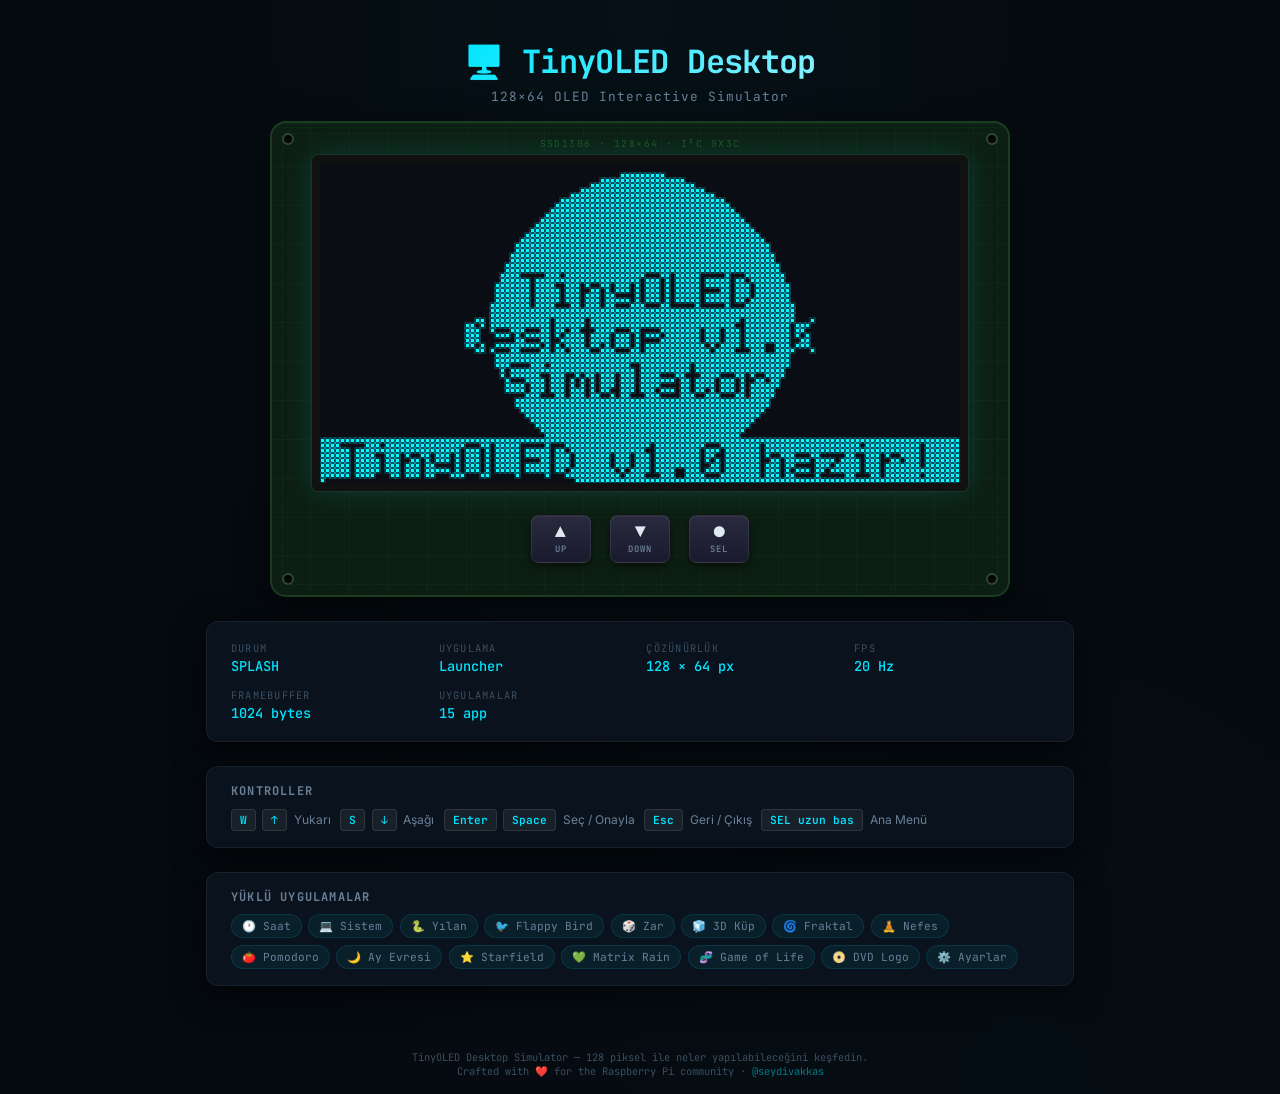
==== web-simulator/index.html @ e8c6dacc "feat: web-simulator — tarayıcıda çalışan 128×64 OLED simülatörü eklendi - Çekirdek motor: Framebuffe" ====
<!DOCTYPE html>
<html lang="tr">
<head>
  <meta charset="UTF-8">
  <meta name="viewport" content="width=device-width, initial-scale=1.0">
  <title>TinyOLED Desktop — Interactive Simulator</title>
  <meta name="description" content="Raspberry Pi + 0.96 inch SSD1306 OLED ekran için TinyOLED Desktop işletim sisteminin tarayıcı tabanlı interaktif simülatörü. 128×64 piksel monokrom ekran, 15 uygulama.">
  <link rel="stylesheet" href="index.css">
</head>
<body>

  <!-- ═══ Header ═══ -->
  <header class="header">
    <h1>🖥️ TinyOLED Desktop</h1>
    <div class="subtitle">128×64 OLED Interactive Simulator</div>
  </header>

  <!-- ═══ Main ═══ -->
  <main class="main-container">

    <!-- ─── PCB Board ─── -->
    <div class="pcb-board">
      <!-- Mounting holes -->
      <div class="pcb-hole pcb-hole--tl"></div>
      <div class="pcb-hole pcb-hole--tr"></div>
      <div class="pcb-hole pcb-hole--bl"></div>
      <div class="pcb-hole pcb-hole--br"></div>

      <!-- OLED Display -->
      <div class="oled-frame">
        <span class="oled-label">SSD1306 · 128×64 · I²C 0x3C</span>
        <canvas id="oled-canvas" width="640" height="320"></canvas>
      </div>

      <!-- Hardware Buttons -->
      <div class="button-row">
        <button class="hw-btn" id="btn-up">
          <span class="btn-icon">▲</span>
          <span class="btn-label">UP</span>
        </button>
        <button class="hw-btn" id="btn-down">
          <span class="btn-icon">▼</span>
          <span class="btn-label">DOWN</span>
        </button>
        <button class="hw-btn" id="btn-sel">
          <span class="btn-icon">●</span>
          <span class="btn-label">SEL</span>
        </button>
      </div>
    </div>

    <!-- ─── Info Panel ─── -->
    <section class="info-panel">
      <div class="info-grid">
        <div class="info-item">
          <span class="info-label">Durum</span>
          <span class="info-value" id="info-state">SPLASH</span>
        </div>
        <div class="info-item">
          <span class="info-label">Uygulama</span>
          <span class="info-value" id="info-app">Launcher</span>
        </div>
        <div class="info-item">
          <span class="info-label">Çözünürlük</span>
          <span class="info-value">128 × 64 px</span>
        </div>
        <div class="info-item">
          <span class="info-label">FPS</span>
          <span class="info-value">20 Hz</span>
        </div>
        <div class="info-item">
          <span class="info-label">Framebuffer</span>
          <span class="info-value">1024 bytes</span>
        </div>
        <div class="info-item">
          <span class="info-label">Uygulamalar</span>
          <span class="info-value">15 app</span>
        </div>
      </div>
    </section>

    <!-- ─── Controls ─── -->
    <section class="controls-help">
      <h3>Kontroller</h3>
      <div class="key-grid">
        <div class="key-item">
          <span class="kbd">W</span><span class="kbd">↑</span>
          <span class="key-desc">Yukarı</span>
        </div>
        <div class="key-item">
          <span class="kbd">S</span><span class="kbd">↓</span>
          <span class="key-desc">Aşağı</span>
        </div>
        <div class="key-item">
          <span class="kbd">Enter</span><span class="kbd">Space</span>
          <span class="key-desc">Seç / Onayla</span>
        </div>
        <div class="key-item">
          <span class="kbd">Esc</span>
          <span class="key-desc">Geri / Çıkış</span>
        </div>
        <div class="key-item">
          <span class="kbd">SEL uzun bas</span>
          <span class="key-desc">Ana Menü</span>
        </div>
      </div>
    </section>

    <!-- ─── App Catalog ─── -->
    <section class="app-catalog">
      <h3>Yüklü Uygulamalar</h3>
      <div class="app-tags">
        <span class="app-tag">🕐 Saat</span>
        <span class="app-tag">💻 Sistem</span>
        <span class="app-tag">🐍 Yılan</span>
        <span class="app-tag">🐦 Flappy Bird</span>
        <span class="app-tag">🎲 Zar</span>
        <span class="app-tag">🧊 3D Küp</span>
        <span class="app-tag">🌀 Fraktal</span>
        <span class="app-tag">🧘 Nefes</span>
        <span class="app-tag">🍅 Pomodoro</span>
        <span class="app-tag">🌙 Ay Evresi</span>
        <span class="app-tag">⭐ Starfield</span>
        <span class="app-tag">💚 Matrix Rain</span>
        <span class="app-tag">🧬 Game of Life</span>
        <span class="app-tag">📀 DVD Logo</span>
        <span class="app-tag">⚙️ Ayarlar</span>
      </div>
    </section>
  </main>

  <!-- ═══ Footer ═══ -->
  <footer class="footer">
    <p>TinyOLED Desktop Simulator — 128 piksel ile neler yapılabileceğini keşfedin.</p>
    <p>Crafted with ❤️ for the Raspberry Pi community · <a href="https://github.com/seydivakkas">@seydivakkas</a></p>
  </footer>

  <script type="module" src="main.js"></script>
</body>
</html>
---- web-simulator/index.css ----
/* ═══════════════════════════════════════════════════════════
   TinyOLED Desktop — Web Simulator Styles
   Premium PCB-themed dark design with OLED glow effects
   ═══════════════════════════════════════════════════════════ */

@import url('https://fonts.googleapis.com/css2?family=JetBrains+Mono:wght@300;400;500;600;700&family=Inter:wght@300;400;500;600;700&display=swap');

/* ── CSS Custom Properties ─────────────────────────────────── */
:root {
  --bg-primary:    #050a0f;
  --bg-secondary:  #0a1018;
  --bg-card:       rgba(12, 20, 32, 0.85);
  --pcb-color:     #0d1f12;
  --pcb-border:    #1a3d20;
  --pcb-trace:     #1a5a2a;
  --oled-bg:       #020406;
  --oled-bezel:    #111111;
  --oled-glow:     rgba(0, 229, 255, 0.25);
  --accent:        #00e5ff;
  --accent-dim:    #007a8a;
  --text-primary:  #e0e8f0;
  --text-secondary:#6a8098;
  --text-muted:    #3a4f62;
  --btn-bg:        #1a1a2e;
  --btn-hover:     #252542;
  --btn-active:    #00e5ff;
  --radius:        12px;
  --radius-sm:     8px;
  --shadow-glow:   0 0 30px rgba(0, 229, 255, 0.15);
  --shadow-deep:   0 8px 32px rgba(0, 0, 0, 0.6);
  --font-mono:     'JetBrains Mono', monospace;
  --font-sans:     'Inter', system-ui, sans-serif;
}

/* ── Reset & Base ──────────────────────────────────────────── */
*, *::before, *::after { box-sizing: border-box; margin: 0; padding: 0; }

html {
  font-size: 16px;
  -webkit-font-smoothing: antialiased;
  -moz-osx-font-smoothing: grayscale;
}

body {
  font-family: var(--font-sans);
  background: var(--bg-primary);
  color: var(--text-primary);
  min-height: 100vh;
  display: flex;
  flex-direction: column;
  align-items: center;
  overflow-x: hidden;
  background-image:
    radial-gradient(ellipse at 50% 0%, rgba(0,229,255,0.03) 0%, transparent 60%),
    radial-gradient(ellipse at 80% 100%, rgba(0,100,140,0.04) 0%, transparent 50%);
}

/* ── Header ────────────────────────────────────────────────── */
.header {
  text-align: center;
  padding: 2.5rem 1rem 1rem;
  position: relative;
}

.header h1 {
  font-family: var(--font-mono);
  font-size: 2rem;
  font-weight: 700;
  letter-spacing: -0.02em;
  background: linear-gradient(135deg, var(--accent) 0%, #80f0ff 50%, var(--accent) 100%);
  background-size: 200% auto;
  -webkit-background-clip: text;
  -webkit-text-fill-color: transparent;
  background-clip: text;
  animation: shimmer 3s ease-in-out infinite;
}

.header .subtitle {
  font-family: var(--font-mono);
  font-size: 0.8rem;
  color: var(--text-secondary);
  margin-top: 0.3rem;
  letter-spacing: 0.08em;
}

@keyframes shimmer {
  0%, 100% { background-position: 0% center; }
  50%      { background-position: 200% center; }
}

/* ── Main Layout ───────────────────────────────────────────── */
.main-container {
  display: flex;
  flex-direction: column;
  align-items: center;
  gap: 1.5rem;
  padding: 0 1rem 3rem;
  width: 100%;
  max-width: 900px;
}

/* ── PCB Board ─────────────────────────────────────────────── */
.pcb-board {
  background: var(--pcb-color);
  border: 2px solid var(--pcb-border);
  border-radius: 16px;
  padding: 2rem 2.5rem;
  position: relative;
  box-shadow:
    var(--shadow-deep),
    inset 0 1px 0 rgba(40,100,50,0.15);
  display: flex;
  flex-direction: column;
  align-items: center;
  gap: 1.5rem;
  overflow: hidden;
}

/* PCB trace lines decoration */
.pcb-board::before {
  content: '';
  position: absolute;
  inset: 0;
  background:
    repeating-linear-gradient(
      0deg,
      transparent,
      transparent 38px,
      var(--pcb-trace) 38px,
      var(--pcb-trace) 39px
    ),
    repeating-linear-gradient(
      90deg,
      transparent,
      transparent 38px,
      var(--pcb-trace) 38px,
      var(--pcb-trace) 39px
    );
  opacity: 0.12;
  pointer-events: none;
  border-radius: inherit;
}

/* Solder pad corners */
.pcb-board::after {
  content: '';
  position: absolute;
  inset: 10px;
  border: 1px dashed rgba(26,90,42,0.25);
  border-radius: 10px;
  pointer-events: none;
}

/* Corner mounting holes */
.pcb-hole {
  position: absolute;
  width: 12px;
  height: 12px;
  border-radius: 50%;
  background: #0a0a0a;
  border: 2px solid #2a4a30;
  box-shadow: inset 0 2px 4px rgba(0,0,0,0.8);
}
.pcb-hole--tl { top: 10px; left: 10px; }
.pcb-hole--tr { top: 10px; right: 10px; }
.pcb-hole--bl { bottom: 10px; left: 10px; }
.pcb-hole--br { bottom: 10px; right: 10px; }

/* ── OLED Display Frame ───────────────────────────────────── */
.oled-frame {
  background: var(--oled-bezel);
  border-radius: 6px;
  padding: 8px;
  position: relative;
  box-shadow:
    0 0 0 1px rgba(255,255,255,0.05),
    var(--shadow-glow);
  z-index: 1;
}

.oled-label {
  position: absolute;
  top: -18px;
  left: 50%;
  transform: translateX(-50%);
  font-family: var(--font-mono);
  font-size: 0.6rem;
  color: var(--pcb-trace);
  letter-spacing: 0.15em;
  text-transform: uppercase;
  white-space: nowrap;
}

#oled-canvas {
  display: block;
  border-radius: 2px;
  image-rendering: pixelated;
  image-rendering: crisp-edges;
}

/* ── Buttons ───────────────────────────────────────────────── */
.button-row {
  display: flex;
  gap: 1.2rem;
  z-index: 1;
}

.hw-btn {
  width: 60px;
  height: 48px;
  background: linear-gradient(180deg, #2a2a3e 0%, #1a1a2e 100%);
  border: 1px solid rgba(255,255,255,0.08);
  border-radius: 8px;
  color: var(--text-primary);
  font-family: var(--font-mono);
  font-size: 0.7rem;
  font-weight: 600;
  cursor: pointer;
  display: flex;
  flex-direction: column;
  align-items: center;
  justify-content: center;
  gap: 2px;
  box-shadow:
    0 4px 8px rgba(0,0,0,0.5),
    inset 0 1px 0 rgba(255,255,255,0.06);
  transition: all 0.1s ease;
  user-select: none;
  -webkit-tap-highlight-color: transparent;
  position: relative;
  overflow: hidden;
}

.hw-btn .btn-icon {
  font-size: 1.1rem;
  line-height: 1;
}

.hw-btn .btn-label {
  font-size: 0.55rem;
  color: var(--text-secondary);
  text-transform: uppercase;
  letter-spacing: 0.1em;
}

.hw-btn:hover {
  background: linear-gradient(180deg, #353552 0%, #252542 100%);
  border-color: rgba(0,229,255,0.2);
  transform: translateY(-1px);
  box-shadow:
    0 6px 12px rgba(0,0,0,0.6),
    0 0 15px rgba(0,229,255,0.1),
    inset 0 1px 0 rgba(255,255,255,0.08);
}

.hw-btn:active, .hw-btn.active {
  background: linear-gradient(180deg, #151528 0%, #0a0a18 100%);
  transform: translateY(2px);
  box-shadow:
    0 1px 3px rgba(0,0,0,0.8),
    0 0 20px rgba(0,229,255,0.25),
    inset 0 2px 4px rgba(0,0,0,0.5);
  border-color: var(--accent);
  color: var(--accent);
}

.hw-btn:active .btn-label, .hw-btn.active .btn-label {
  color: var(--accent);
}

/* ── Info Panel (Glassmorphism) ─────────────────────────────── */
.info-panel {
  width: 100%;
  background: var(--bg-card);
  backdrop-filter: blur(20px);
  -webkit-backdrop-filter: blur(20px);
  border: 1px solid rgba(255,255,255,0.06);
  border-radius: var(--radius);
  padding: 1.2rem 1.5rem;
  box-shadow: var(--shadow-deep);
}

.info-grid {
  display: grid;
  grid-template-columns: repeat(auto-fit, minmax(160px, 1fr));
  gap: 0.8rem;
}

.info-item {
  display: flex;
  flex-direction: column;
  gap: 2px;
}

.info-label {
  font-family: var(--font-mono);
  font-size: 0.65rem;
  color: var(--text-muted);
  text-transform: uppercase;
  letter-spacing: 0.12em;
}

.info-value {
  font-family: var(--font-mono);
  font-size: 0.85rem;
  font-weight: 500;
  color: var(--accent);
}

/* ── Controls Help ─────────────────────────────────────────── */
.controls-help {
  width: 100%;
  background: var(--bg-card);
  backdrop-filter: blur(20px);
  -webkit-backdrop-filter: blur(20px);
  border: 1px solid rgba(255,255,255,0.06);
  border-radius: var(--radius);
  padding: 1rem 1.5rem;
  box-shadow: var(--shadow-deep);
}

.controls-help h3 {
  font-family: var(--font-mono);
  font-size: 0.75rem;
  color: var(--text-secondary);
  margin-bottom: 0.6rem;
  text-transform: uppercase;
  letter-spacing: 0.1em;
}

.key-grid {
  display: flex;
  flex-wrap: wrap;
  gap: 0.6rem;
}

.key-item {
  display: flex;
  align-items: center;
  gap: 0.4rem;
}

.kbd {
  font-family: var(--font-mono);
  font-size: 0.7rem;
  font-weight: 600;
  padding: 3px 8px;
  background: rgba(255,255,255,0.06);
  border: 1px solid rgba(255,255,255,0.1);
  border-radius: 4px;
  color: var(--accent);
  white-space: nowrap;
}

.key-desc {
  font-size: 0.75rem;
  color: var(--text-secondary);
}

/* ── App Grid ──────────────────────────────────────────────── */
.app-catalog {
  width: 100%;
  background: var(--bg-card);
  backdrop-filter: blur(20px);
  -webkit-backdrop-filter: blur(20px);
  border: 1px solid rgba(255,255,255,0.06);
  border-radius: var(--radius);
  padding: 1rem 1.5rem;
  box-shadow: var(--shadow-deep);
}

.app-catalog h3 {
  font-family: var(--font-mono);
  font-size: 0.75rem;
  color: var(--text-secondary);
  margin-bottom: 0.6rem;
  text-transform: uppercase;
  letter-spacing: 0.1em;
}

.app-tags {
  display: flex;
  flex-wrap: wrap;
  gap: 0.4rem;
}

.app-tag {
  font-family: var(--font-mono);
  font-size: 0.7rem;
  padding: 4px 10px;
  background: rgba(0, 229, 255, 0.06);
  border: 1px solid rgba(0, 229, 255, 0.12);
  border-radius: 20px;
  color: var(--text-secondary);
  transition: all 0.2s;
}

.app-tag:hover {
  background: rgba(0, 229, 255, 0.12);
  color: var(--accent);
  border-color: rgba(0, 229, 255, 0.3);
}

/* ── Footer ────────────────────────────────────────────────── */
.footer {
  text-align: center;
  padding: 1rem;
  font-family: var(--font-mono);
  font-size: 0.65rem;
  color: var(--text-muted);
}

.footer a {
  color: var(--accent-dim);
  text-decoration: none;
}

.footer a:hover {
  color: var(--accent);
}

/* ── Responsive ────────────────────────────────────────────── */
@media (max-width: 700px) {
  .header h1 { font-size: 1.4rem; }
  .pcb-board { padding: 1.2rem 1rem; }
  .hw-btn { width: 52px; height: 42px; }
  .info-grid { grid-template-columns: 1fr 1fr; }
  .key-grid { gap: 0.4rem; }
}

@media (max-width: 480px) {
  .pcb-board { padding: 1rem 0.6rem; border-radius: 10px; }
  .oled-frame { padding: 5px; }
  .button-row { gap: 0.8rem; }
  .hw-btn { width: 46px; height: 38px; }
  .hw-btn .btn-icon { font-size: 0.9rem; }
}

/* ── Boot animation ────────────────────────────────────────── */
.pcb-board {
  animation: fadeIn 0.8s ease-out;
}

@keyframes fadeIn {
  from { opacity: 0; transform: translateY(20px); }
  to   { opacity: 1; transform: translateY(0); }
}

.oled-frame {
  animation: glowPulse 4s ease-in-out infinite alternate;
}

@keyframes glowPulse {
  from { box-shadow: 0 0 0 1px rgba(255,255,255,0.05), 0 0 20px rgba(0,229,255,0.15); }
  to   { box-shadow: 0 0 0 1px rgba(255,255,255,0.05), 0 0 40px rgba(0,229,255,0.25); }
}
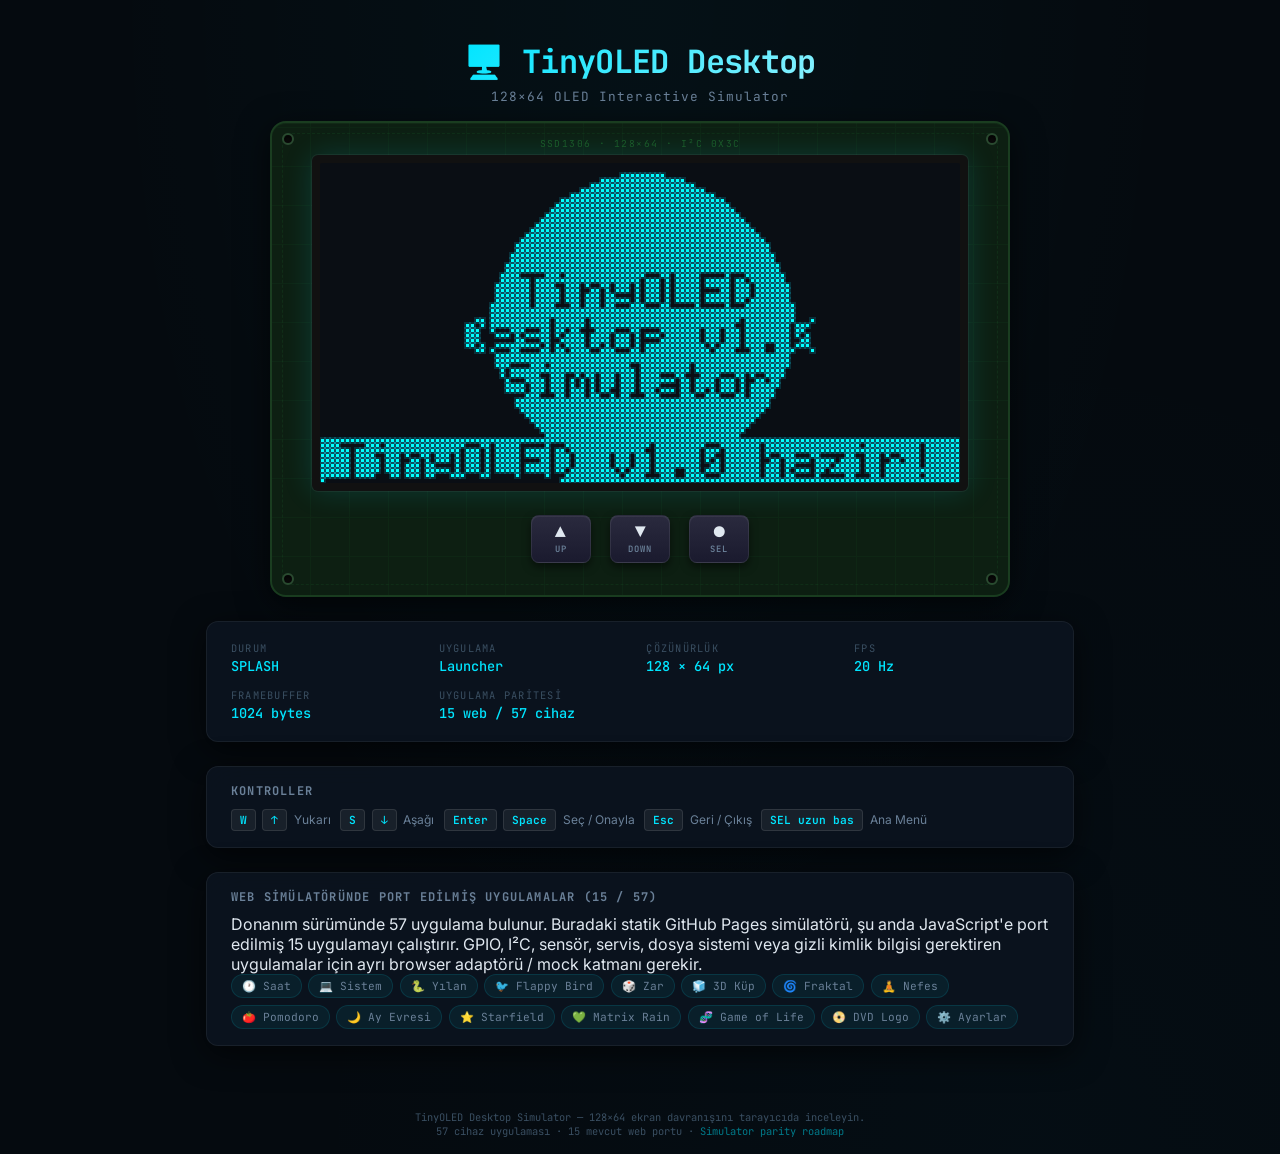
==== commit 9ba05181: "docs: clarify simulator application parity" ====
--- a/web-simulator/index.html
+++ b/web-simulator/index.html
@@ -4,35 +4,29 @@
   <meta charset="UTF-8">
   <meta name="viewport" content="width=device-width, initial-scale=1.0">
   <title>TinyOLED Desktop — Interactive Simulator</title>
-  <meta name="description" content="Raspberry Pi + 0.96 inch SSD1306 OLED ekran için TinyOLED Desktop işletim sisteminin tarayıcı tabanlı interaktif simülatörü. 128×64 piksel monokrom ekran, 15 uygulama.">
+  <meta name="description" content="TinyOLED Desktop için tarayıcı tabanlı 128×64 OLED simülatörü. Donanım projesinde 57 uygulama bulunur; mevcut web portu 15 etkileşimli uygulamayı doğrudan simüle eder.">
   <link rel="stylesheet" href="index.css">
 </head>
 <body>
 
-  <!-- ═══ Header ═══ -->
   <header class="header">
     <h1>🖥️ TinyOLED Desktop</h1>
     <div class="subtitle">128×64 OLED Interactive Simulator</div>
   </header>
 
-  <!-- ═══ Main ═══ -->
   <main class="main-container">
 
-    <!-- ─── PCB Board ─── -->
     <div class="pcb-board">
-      <!-- Mounting holes -->
       <div class="pcb-hole pcb-hole--tl"></div>
       <div class="pcb-hole pcb-hole--tr"></div>
       <div class="pcb-hole pcb-hole--bl"></div>
       <div class="pcb-hole pcb-hole--br"></div>
 
-      <!-- OLED Display -->
       <div class="oled-frame">
         <span class="oled-label">SSD1306 · 128×64 · I²C 0x3C</span>
         <canvas id="oled-canvas" width="640" height="320"></canvas>
       </div>
 
-      <!-- Hardware Buttons -->
       <div class="button-row">
         <button class="hw-btn" id="btn-up">
           <span class="btn-icon">▲</span>
@@ -49,7 +43,6 @@
       </div>
     </div>
 
-    <!-- ─── Info Panel ─── -->
     <section class="info-panel">
       <div class="info-grid">
         <div class="info-item">
@@ -73,13 +66,12 @@
           <span class="info-value">1024 bytes</span>
         </div>
         <div class="info-item">
-          <span class="info-label">Uygulamalar</span>
-          <span class="info-value">15 app</span>
+          <span class="info-label">Uygulama Paritesi</span>
+          <span class="info-value">15 web / 57 cihaz</span>
         </div>
       </div>
     </section>
 
-    <!-- ─── Controls ─── -->
     <section class="controls-help">
       <h3>Kontroller</h3>
       <div class="key-grid">
@@ -106,9 +98,9 @@
       </div>
     </section>
 
-    <!-- ─── App Catalog ─── -->
     <section class="app-catalog">
-      <h3>Yüklü Uygulamalar</h3>
+      <h3>Web Simülatöründe Port Edilmiş Uygulamalar (15 / 57)</h3>
+      <p>Donanım sürümünde 57 uygulama bulunur. Buradaki statik GitHub Pages simülatörü, şu anda JavaScript'e port edilmiş 15 uygulamayı çalıştırır. GPIO, I²C, sensör, servis, dosya sistemi veya gizli kimlik bilgisi gerektiren uygulamalar için ayrı browser adaptörü / mock katmanı gerekir.</p>
       <div class="app-tags">
         <span class="app-tag">🕐 Saat</span>
         <span class="app-tag">💻 Sistem</span>
@@ -129,10 +121,9 @@
     </section>
   </main>
 
-  <!-- ═══ Footer ═══ -->
   <footer class="footer">
-    <p>TinyOLED Desktop Simulator — 128 piksel ile neler yapılabileceğini keşfedin.</p>
-    <p>Crafted with ❤️ for the Raspberry Pi community · <a href="https://github.com/seydivakkas">@seydivakkas</a></p>
+    <p>TinyOLED Desktop Simulator — 128×64 ekran davranışını tarayıcıda inceleyin.</p>
+    <p>57 cihaz uygulaması · 15 mevcut web portu · <a href="https://github.com/seydivakkas/TinyOLED-Desktop/blob/main/docs/SIMULATOR_PARITY.md">Simulator parity roadmap</a></p>
   </footer>
 
   <script type="module" src="main.js"></script>
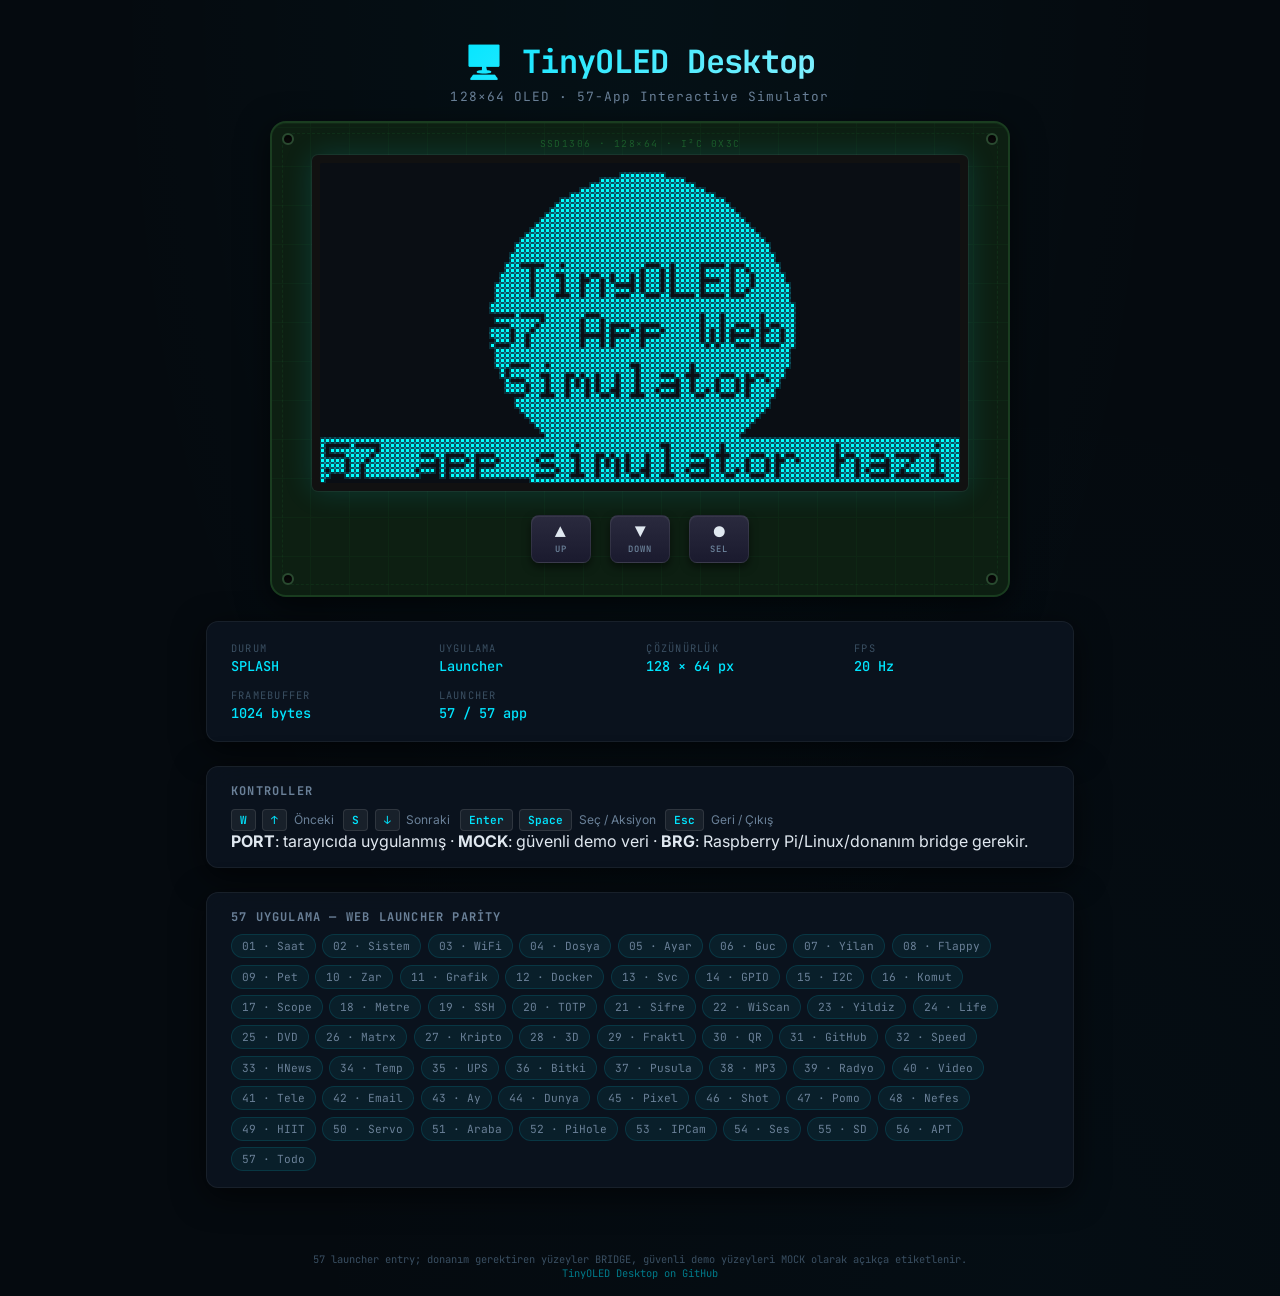
==== commit 38dbcf2f: "feat: expose full 57-app simulator catalog" ====
--- a/web-simulator/index.html
+++ b/web-simulator/index.html
@@ -3,127 +3,77 @@
 <head>
   <meta charset="UTF-8">
   <meta name="viewport" content="width=device-width, initial-scale=1.0">
-  <title>TinyOLED Desktop — Interactive Simulator</title>
-  <meta name="description" content="TinyOLED Desktop için tarayıcı tabanlı 128×64 OLED simülatörü. Donanım projesinde 57 uygulama bulunur; mevcut web portu 15 etkileşimli uygulamayı doğrudan simüle eder.">
+  <title>TinyOLED Desktop — 57 App Interactive Simulator</title>
+  <meta name="description" content="TinyOLED Desktop Raspberry Pi/SSD1306 projesinin 57 uygulamalik tarayici simulatoru. PORT, MOCK ve BRIDGE modlariyla 128x64 OLED arayuzunu inceleyin.">
   <link rel="stylesheet" href="index.css">
 </head>
 <body>
-
   <header class="header">
     <h1>🖥️ TinyOLED Desktop</h1>
-    <div class="subtitle">128×64 OLED Interactive Simulator</div>
+    <div class="subtitle">128×64 OLED · 57-App Interactive Simulator</div>
   </header>
 
   <main class="main-container">
-
     <div class="pcb-board">
-      <div class="pcb-hole pcb-hole--tl"></div>
-      <div class="pcb-hole pcb-hole--tr"></div>
-      <div class="pcb-hole pcb-hole--bl"></div>
-      <div class="pcb-hole pcb-hole--br"></div>
-
+      <div class="pcb-hole pcb-hole--tl"></div><div class="pcb-hole pcb-hole--tr"></div>
+      <div class="pcb-hole pcb-hole--bl"></div><div class="pcb-hole pcb-hole--br"></div>
       <div class="oled-frame">
         <span class="oled-label">SSD1306 · 128×64 · I²C 0x3C</span>
         <canvas id="oled-canvas" width="640" height="320"></canvas>
       </div>
-
       <div class="button-row">
-        <button class="hw-btn" id="btn-up">
-          <span class="btn-icon">▲</span>
-          <span class="btn-label">UP</span>
-        </button>
-        <button class="hw-btn" id="btn-down">
-          <span class="btn-icon">▼</span>
-          <span class="btn-label">DOWN</span>
-        </button>
-        <button class="hw-btn" id="btn-sel">
-          <span class="btn-icon">●</span>
-          <span class="btn-label">SEL</span>
-        </button>
+        <button class="hw-btn" id="btn-up"><span class="btn-icon">▲</span><span class="btn-label">UP</span></button>
+        <button class="hw-btn" id="btn-down"><span class="btn-icon">▼</span><span class="btn-label">DOWN</span></button>
+        <button class="hw-btn" id="btn-sel"><span class="btn-icon">●</span><span class="btn-label">SEL</span></button>
       </div>
     </div>
 
     <section class="info-panel">
       <div class="info-grid">
-        <div class="info-item">
-          <span class="info-label">Durum</span>
-          <span class="info-value" id="info-state">SPLASH</span>
-        </div>
-        <div class="info-item">
-          <span class="info-label">Uygulama</span>
-          <span class="info-value" id="info-app">Launcher</span>
-        </div>
-        <div class="info-item">
-          <span class="info-label">Çözünürlük</span>
-          <span class="info-value">128 × 64 px</span>
-        </div>
-        <div class="info-item">
-          <span class="info-label">FPS</span>
-          <span class="info-value">20 Hz</span>
-        </div>
-        <div class="info-item">
-          <span class="info-label">Framebuffer</span>
-          <span class="info-value">1024 bytes</span>
-        </div>
-        <div class="info-item">
-          <span class="info-label">Uygulama Paritesi</span>
-          <span class="info-value">15 web / 57 cihaz</span>
-        </div>
+        <div class="info-item"><span class="info-label">Durum</span><span class="info-value" id="info-state">SPLASH</span></div>
+        <div class="info-item"><span class="info-label">Uygulama</span><span class="info-value" id="info-app">Launcher</span></div>
+        <div class="info-item"><span class="info-label">Çözünürlük</span><span class="info-value">128 × 64 px</span></div>
+        <div class="info-item"><span class="info-label">FPS</span><span class="info-value">20 Hz</span></div>
+        <div class="info-item"><span class="info-label">Framebuffer</span><span class="info-value">1024 bytes</span></div>
+        <div class="info-item"><span class="info-label">Launcher</span><span class="info-value">57 / 57 app</span></div>
       </div>
     </section>
 
     <section class="controls-help">
       <h3>Kontroller</h3>
       <div class="key-grid">
-        <div class="key-item">
-          <span class="kbd">W</span><span class="kbd">↑</span>
-          <span class="key-desc">Yukarı</span>
-        </div>
-        <div class="key-item">
-          <span class="kbd">S</span><span class="kbd">↓</span>
-          <span class="key-desc">Aşağı</span>
-        </div>
-        <div class="key-item">
-          <span class="kbd">Enter</span><span class="kbd">Space</span>
-          <span class="key-desc">Seç / Onayla</span>
-        </div>
-        <div class="key-item">
-          <span class="kbd">Esc</span>
-          <span class="key-desc">Geri / Çıkış</span>
-        </div>
-        <div class="key-item">
-          <span class="kbd">SEL uzun bas</span>
-          <span class="key-desc">Ana Menü</span>
-        </div>
+        <div class="key-item"><span class="kbd">W</span><span class="kbd">↑</span><span class="key-desc">Önceki</span></div>
+        <div class="key-item"><span class="kbd">S</span><span class="kbd">↓</span><span class="key-desc">Sonraki</span></div>
+        <div class="key-item"><span class="kbd">Enter</span><span class="kbd">Space</span><span class="key-desc">Seç / Aksiyon</span></div>
+        <div class="key-item"><span class="kbd">Esc</span><span class="key-desc">Geri / Çıkış</span></div>
       </div>
+      <p><strong>PORT</strong>: tarayıcıda uygulanmış · <strong>MOCK</strong>: güvenli demo veri · <strong>BRG</strong>: Raspberry Pi/Linux/donanım bridge gerekir.</p>
     </section>
 
     <section class="app-catalog">
-      <h3>Web Simülatöründe Port Edilmiş Uygulamalar (15 / 57)</h3>
-      <p>Donanım sürümünde 57 uygulama bulunur. Buradaki statik GitHub Pages simülatörü, şu anda JavaScript'e port edilmiş 15 uygulamayı çalıştırır. GPIO, I²C, sensör, servis, dosya sistemi veya gizli kimlik bilgisi gerektiren uygulamalar için ayrı browser adaptörü / mock katmanı gerekir.</p>
+      <h3>57 Uygulama — Web Launcher Parity</h3>
       <div class="app-tags">
-        <span class="app-tag">🕐 Saat</span>
-        <span class="app-tag">💻 Sistem</span>
-        <span class="app-tag">🐍 Yılan</span>
-        <span class="app-tag">🐦 Flappy Bird</span>
-        <span class="app-tag">🎲 Zar</span>
-        <span class="app-tag">🧊 3D Küp</span>
-        <span class="app-tag">🌀 Fraktal</span>
-        <span class="app-tag">🧘 Nefes</span>
-        <span class="app-tag">🍅 Pomodoro</span>
-        <span class="app-tag">🌙 Ay Evresi</span>
-        <span class="app-tag">⭐ Starfield</span>
-        <span class="app-tag">💚 Matrix Rain</span>
-        <span class="app-tag">🧬 Game of Life</span>
-        <span class="app-tag">📀 DVD Logo</span>
-        <span class="app-tag">⚙️ Ayarlar</span>
+        <span class="app-tag">01 · Saat</span><span class="app-tag">02 · Sistem</span><span class="app-tag">03 · WiFi</span><span class="app-tag">04 · Dosya</span><span class="app-tag">05 · Ayar</span><span class="app-tag">06 · Guc</span>
+        <span class="app-tag">07 · Yilan</span><span class="app-tag">08 · Flappy</span><span class="app-tag">09 · Pet</span><span class="app-tag">10 · Zar</span>
+        <span class="app-tag">11 · Grafik</span><span class="app-tag">12 · Docker</span><span class="app-tag">13 · Svc</span>
+        <span class="app-tag">14 · GPIO</span><span class="app-tag">15 · I2C</span><span class="app-tag">16 · Komut</span><span class="app-tag">17 · Scope</span><span class="app-tag">18 · Metre</span>
+        <span class="app-tag">19 · SSH</span><span class="app-tag">20 · TOTP</span><span class="app-tag">21 · Sifre</span><span class="app-tag">22 · WiScan</span>
+        <span class="app-tag">23 · Yildiz</span><span class="app-tag">24 · Life</span><span class="app-tag">25 · DVD</span><span class="app-tag">26 · Matrx</span>
+        <span class="app-tag">27 · Kripto</span><span class="app-tag">28 · 3D</span><span class="app-tag">29 · Fraktl</span>
+        <span class="app-tag">30 · QR</span><span class="app-tag">31 · GitHub</span><span class="app-tag">32 · Speed</span><span class="app-tag">33 · HNews</span>
+        <span class="app-tag">34 · Temp</span><span class="app-tag">35 · UPS</span><span class="app-tag">36 · Bitki</span><span class="app-tag">37 · Pusula</span>
+        <span class="app-tag">38 · MP3</span><span class="app-tag">39 · Radyo</span><span class="app-tag">40 · Video</span>
+        <span class="app-tag">41 · Tele</span><span class="app-tag">42 · Email</span><span class="app-tag">43 · Ay</span><span class="app-tag">44 · Dunya</span>
+        <span class="app-tag">45 · Pixel</span><span class="app-tag">46 · Shot</span><span class="app-tag">47 · Pomo</span><span class="app-tag">48 · Nefes</span><span class="app-tag">49 · HIIT</span>
+        <span class="app-tag">50 · Servo</span><span class="app-tag">51 · Araba</span><span class="app-tag">52 · PiHole</span><span class="app-tag">53 · IPCam</span>
+        <span class="app-tag">54 · Ses</span><span class="app-tag">55 · SD</span><span class="app-tag">56 · APT</span><span class="app-tag">57 · Todo</span>
       </div>
     </section>
   </main>
 
   <footer class="footer">
-    <p>TinyOLED Desktop Simulator — 128×64 ekran davranışını tarayıcıda inceleyin.</p>
-    <p>57 cihaz uygulaması · 15 mevcut web portu · <a href="https://github.com/seydivakkas/TinyOLED-Desktop/blob/main/docs/SIMULATOR_PARITY.md">Simulator parity roadmap</a></p>
+    <p>57 launcher entry; donanım gerektiren yüzeyler BRIDGE, güvenli demo yüzeyleri MOCK olarak açıkça etiketlenir.</p>
+    <p><a href="https://github.com/seydivakkas/TinyOLED-Desktop">TinyOLED Desktop on GitHub</a></p>
   </footer>
 
   <script type="module" src="main.js"></script>
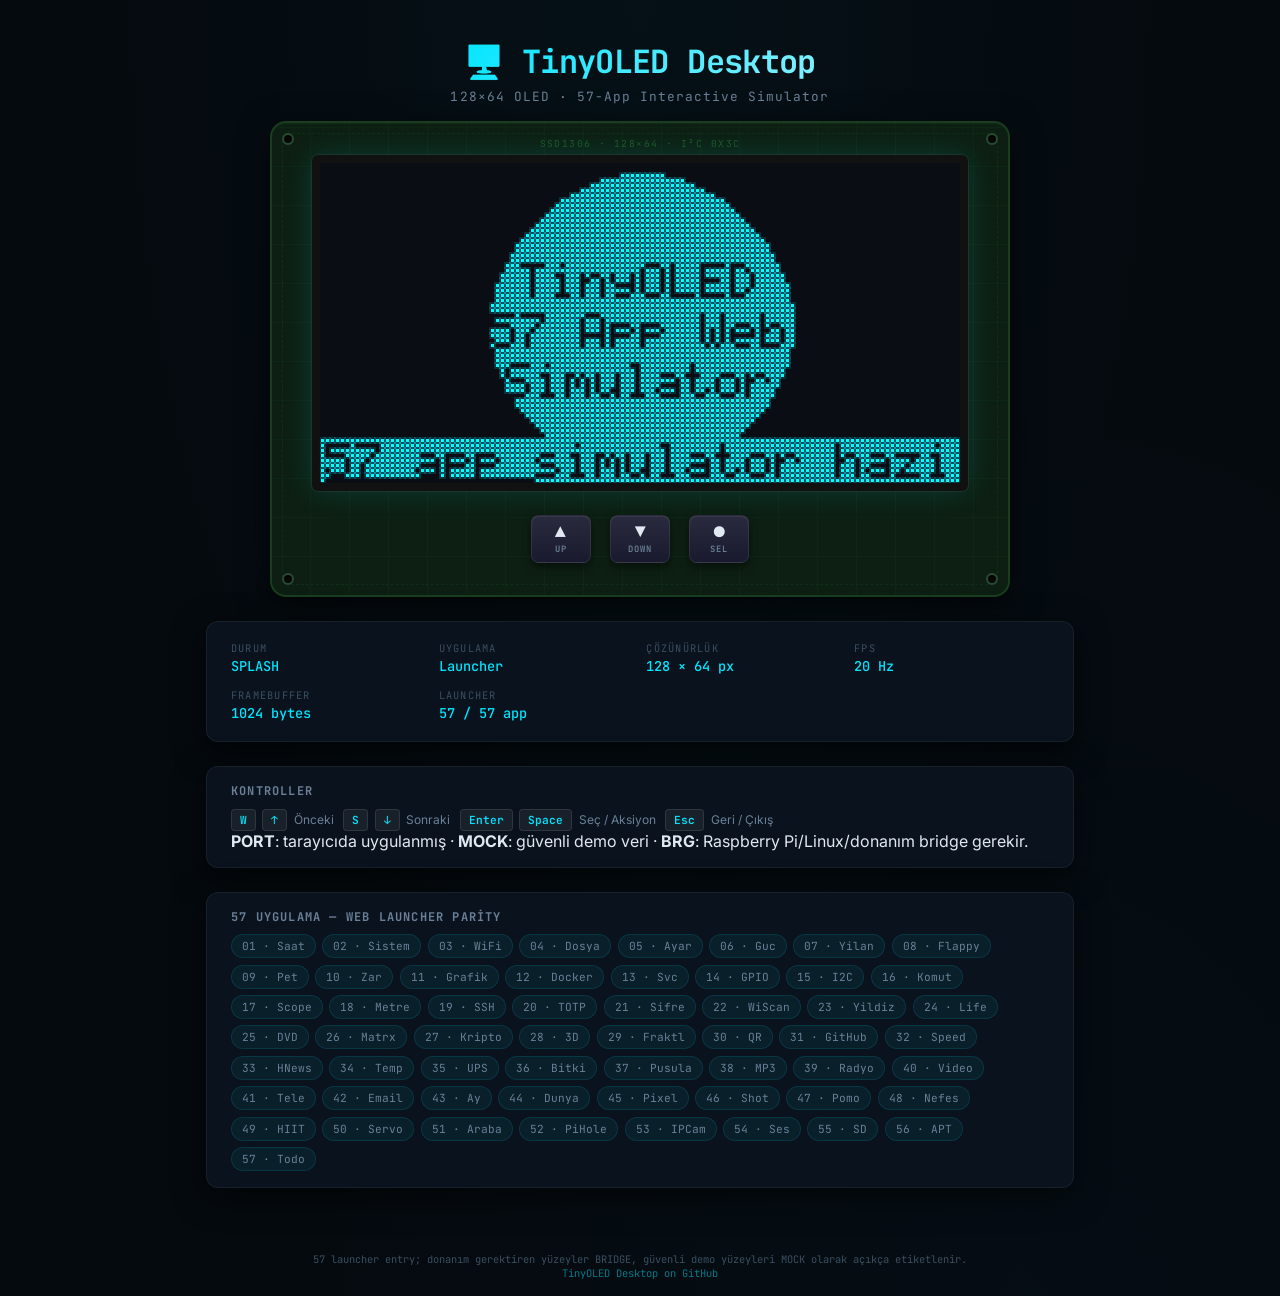
==== commit db2e18b4: "feat: expose full 57-app simulator catalog" ====
--- a/web-simulator/index.html
+++ b/web-simulator/index.html
@@ -12,70 +12,35 @@
     <h1>🖥️ TinyOLED Desktop</h1>
     <div class="subtitle">128×64 OLED · 57-App Interactive Simulator</div>
   </header>
-
   <main class="main-container">
     <div class="pcb-board">
-      <div class="pcb-hole pcb-hole--tl"></div><div class="pcb-hole pcb-hole--tr"></div>
-      <div class="pcb-hole pcb-hole--bl"></div><div class="pcb-hole pcb-hole--br"></div>
-      <div class="oled-frame">
-        <span class="oled-label">SSD1306 · 128×64 · I²C 0x3C</span>
-        <canvas id="oled-canvas" width="640" height="320"></canvas>
-      </div>
+      <div class="pcb-hole pcb-hole--tl"></div><div class="pcb-hole pcb-hole--tr"></div><div class="pcb-hole pcb-hole--bl"></div><div class="pcb-hole pcb-hole--br"></div>
+      <div class="oled-frame"><span class="oled-label">SSD1306 · 128×64 · I²C 0x3C</span><canvas id="oled-canvas" width="640" height="320"></canvas></div>
       <div class="button-row">
         <button class="hw-btn" id="btn-up"><span class="btn-icon">▲</span><span class="btn-label">UP</span></button>
         <button class="hw-btn" id="btn-down"><span class="btn-icon">▼</span><span class="btn-label">DOWN</span></button>
         <button class="hw-btn" id="btn-sel"><span class="btn-icon">●</span><span class="btn-label">SEL</span></button>
       </div>
     </div>
-
-    <section class="info-panel">
-      <div class="info-grid">
-        <div class="info-item"><span class="info-label">Durum</span><span class="info-value" id="info-state">SPLASH</span></div>
-        <div class="info-item"><span class="info-label">Uygulama</span><span class="info-value" id="info-app">Launcher</span></div>
-        <div class="info-item"><span class="info-label">Çözünürlük</span><span class="info-value">128 × 64 px</span></div>
-        <div class="info-item"><span class="info-label">FPS</span><span class="info-value">20 Hz</span></div>
-        <div class="info-item"><span class="info-label">Framebuffer</span><span class="info-value">1024 bytes</span></div>
-        <div class="info-item"><span class="info-label">Launcher</span><span class="info-value">57 / 57 app</span></div>
-      </div>
-    </section>
-
-    <section class="controls-help">
-      <h3>Kontroller</h3>
-      <div class="key-grid">
-        <div class="key-item"><span class="kbd">W</span><span class="kbd">↑</span><span class="key-desc">Önceki</span></div>
-        <div class="key-item"><span class="kbd">S</span><span class="kbd">↓</span><span class="key-desc">Sonraki</span></div>
-        <div class="key-item"><span class="kbd">Enter</span><span class="kbd">Space</span><span class="key-desc">Seç / Aksiyon</span></div>
-        <div class="key-item"><span class="kbd">Esc</span><span class="key-desc">Geri / Çıkış</span></div>
-      </div>
-      <p><strong>PORT</strong>: tarayıcıda uygulanmış · <strong>MOCK</strong>: güvenli demo veri · <strong>BRG</strong>: Raspberry Pi/Linux/donanım bridge gerekir.</p>
-    </section>
-
-    <section class="app-catalog">
-      <h3>57 Uygulama — Web Launcher Parity</h3>
-      <div class="app-tags">
-        <span class="app-tag">01 · Saat</span><span class="app-tag">02 · Sistem</span><span class="app-tag">03 · WiFi</span><span class="app-tag">04 · Dosya</span><span class="app-tag">05 · Ayar</span><span class="app-tag">06 · Guc</span>
-        <span class="app-tag">07 · Yilan</span><span class="app-tag">08 · Flappy</span><span class="app-tag">09 · Pet</span><span class="app-tag">10 · Zar</span>
-        <span class="app-tag">11 · Grafik</span><span class="app-tag">12 · Docker</span><span class="app-tag">13 · Svc</span>
-        <span class="app-tag">14 · GPIO</span><span class="app-tag">15 · I2C</span><span class="app-tag">16 · Komut</span><span class="app-tag">17 · Scope</span><span class="app-tag">18 · Metre</span>
-        <span class="app-tag">19 · SSH</span><span class="app-tag">20 · TOTP</span><span class="app-tag">21 · Sifre</span><span class="app-tag">22 · WiScan</span>
-        <span class="app-tag">23 · Yildiz</span><span class="app-tag">24 · Life</span><span class="app-tag">25 · DVD</span><span class="app-tag">26 · Matrx</span>
-        <span class="app-tag">27 · Kripto</span><span class="app-tag">28 · 3D</span><span class="app-tag">29 · Fraktl</span>
-        <span class="app-tag">30 · QR</span><span class="app-tag">31 · GitHub</span><span class="app-tag">32 · Speed</span><span class="app-tag">33 · HNews</span>
-        <span class="app-tag">34 · Temp</span><span class="app-tag">35 · UPS</span><span class="app-tag">36 · Bitki</span><span class="app-tag">37 · Pusula</span>
-        <span class="app-tag">38 · MP3</span><span class="app-tag">39 · Radyo</span><span class="app-tag">40 · Video</span>
-        <span class="app-tag">41 · Tele</span><span class="app-tag">42 · Email</span><span class="app-tag">43 · Ay</span><span class="app-tag">44 · Dunya</span>
-        <span class="app-tag">45 · Pixel</span><span class="app-tag">46 · Shot</span><span class="app-tag">47 · Pomo</span><span class="app-tag">48 · Nefes</span><span class="app-tag">49 · HIIT</span>
-        <span class="app-tag">50 · Servo</span><span class="app-tag">51 · Araba</span><span class="app-tag">52 · PiHole</span><span class="app-tag">53 · IPCam</span>
-        <span class="app-tag">54 · Ses</span><span class="app-tag">55 · SD</span><span class="app-tag">56 · APT</span><span class="app-tag">57 · Todo</span>
-      </div>
-    </section>
+    <section class="info-panel"><div class="info-grid">
+      <div class="info-item"><span class="info-label">Durum</span><span class="info-value" id="info-state">SPLASH</span></div>
+      <div class="info-item"><span class="info-label">Uygulama</span><span class="info-value" id="info-app">Launcher</span></div>
+      <div class="info-item"><span class="info-label">Çözünürlük</span><span class="info-value">128 × 64 px</span></div>
+      <div class="info-item"><span class="info-label">FPS</span><span class="info-value">20 Hz</span></div>
+      <div class="info-item"><span class="info-label">Framebuffer</span><span class="info-value">1024 bytes</span></div>
+      <div class="info-item"><span class="info-label">Launcher</span><span class="info-value">57 / 57 app</span></div>
+    </div></section>
+    <section class="controls-help"><h3>Kontroller</h3><div class="key-grid">
+      <div class="key-item"><span class="kbd">W</span><span class="kbd">↑</span><span class="key-desc">Önceki</span></div>
+      <div class="key-item"><span class="kbd">S</span><span class="kbd">↓</span><span class="key-desc">Sonraki</span></div>
+      <div class="key-item"><span class="kbd">Enter</span><span class="kbd">Space</span><span class="key-desc">Seç / Aksiyon</span></div>
+      <div class="key-item"><span class="kbd">Esc</span><span class="key-desc">Geri / Çıkış</span></div>
+    </div><p><strong>PORT</strong>: tarayıcıda uygulanmış · <strong>MOCK</strong>: güvenli demo veri · <strong>BRG</strong>: Raspberry Pi/Linux/donanım bridge gerekir.</p></section>
+    <section class="app-catalog"><h3>57 Uygulama — Web Launcher Parity</h3><div class="app-tags">
+      <span class="app-tag">01 · Saat</span><span class="app-tag">02 · Sistem</span><span class="app-tag">03 · WiFi</span><span class="app-tag">04 · Dosya</span><span class="app-tag">05 · Ayar</span><span class="app-tag">06 · Guc</span><span class="app-tag">07 · Yilan</span><span class="app-tag">08 · Flappy</span><span class="app-tag">09 · Pet</span><span class="app-tag">10 · Zar</span><span class="app-tag">11 · Grafik</span><span class="app-tag">12 · Docker</span><span class="app-tag">13 · Svc</span><span class="app-tag">14 · GPIO</span><span class="app-tag">15 · I2C</span><span class="app-tag">16 · Komut</span><span class="app-tag">17 · Scope</span><span class="app-tag">18 · Metre</span><span class="app-tag">19 · SSH</span><span class="app-tag">20 · TOTP</span><span class="app-tag">21 · Sifre</span><span class="app-tag">22 · WiScan</span><span class="app-tag">23 · Yildiz</span><span class="app-tag">24 · Life</span><span class="app-tag">25 · DVD</span><span class="app-tag">26 · Matrx</span><span class="app-tag">27 · Kripto</span><span class="app-tag">28 · 3D</span><span class="app-tag">29 · Fraktl</span><span class="app-tag">30 · QR</span><span class="app-tag">31 · GitHub</span><span class="app-tag">32 · Speed</span><span class="app-tag">33 · HNews</span><span class="app-tag">34 · Temp</span><span class="app-tag">35 · UPS</span><span class="app-tag">36 · Bitki</span><span class="app-tag">37 · Pusula</span><span class="app-tag">38 · MP3</span><span class="app-tag">39 · Radyo</span><span class="app-tag">40 · Video</span><span class="app-tag">41 · Tele</span><span class="app-tag">42 · Email</span><span class="app-tag">43 · Ay</span><span class="app-tag">44 · Dunya</span><span class="app-tag">45 · Pixel</span><span class="app-tag">46 · Shot</span><span class="app-tag">47 · Pomo</span><span class="app-tag">48 · Nefes</span><span class="app-tag">49 · HIIT</span><span class="app-tag">50 · Servo</span><span class="app-tag">51 · Araba</span><span class="app-tag">52 · PiHole</span><span class="app-tag">53 · IPCam</span><span class="app-tag">54 · Ses</span><span class="app-tag">55 · SD</span><span class="app-tag">56 · APT</span><span class="app-tag">57 · Todo</span>
+    </div></section>
   </main>
-
-  <footer class="footer">
-    <p>57 launcher entry; donanım gerektiren yüzeyler BRIDGE, güvenli demo yüzeyleri MOCK olarak açıkça etiketlenir.</p>
-    <p><a href="https://github.com/seydivakkas/TinyOLED-Desktop">TinyOLED Desktop on GitHub</a></p>
-  </footer>
-
+  <footer class="footer"><p>57 launcher entry; donanım gerektiren yüzeyler BRIDGE, güvenli demo yüzeyleri MOCK olarak açıkça etiketlenir.</p><p><a href="https://github.com/seydivakkas/TinyOLED-Desktop">TinyOLED Desktop on GitHub</a></p></footer>
   <script type="module" src="main.js"></script>
 </body>
 </html>
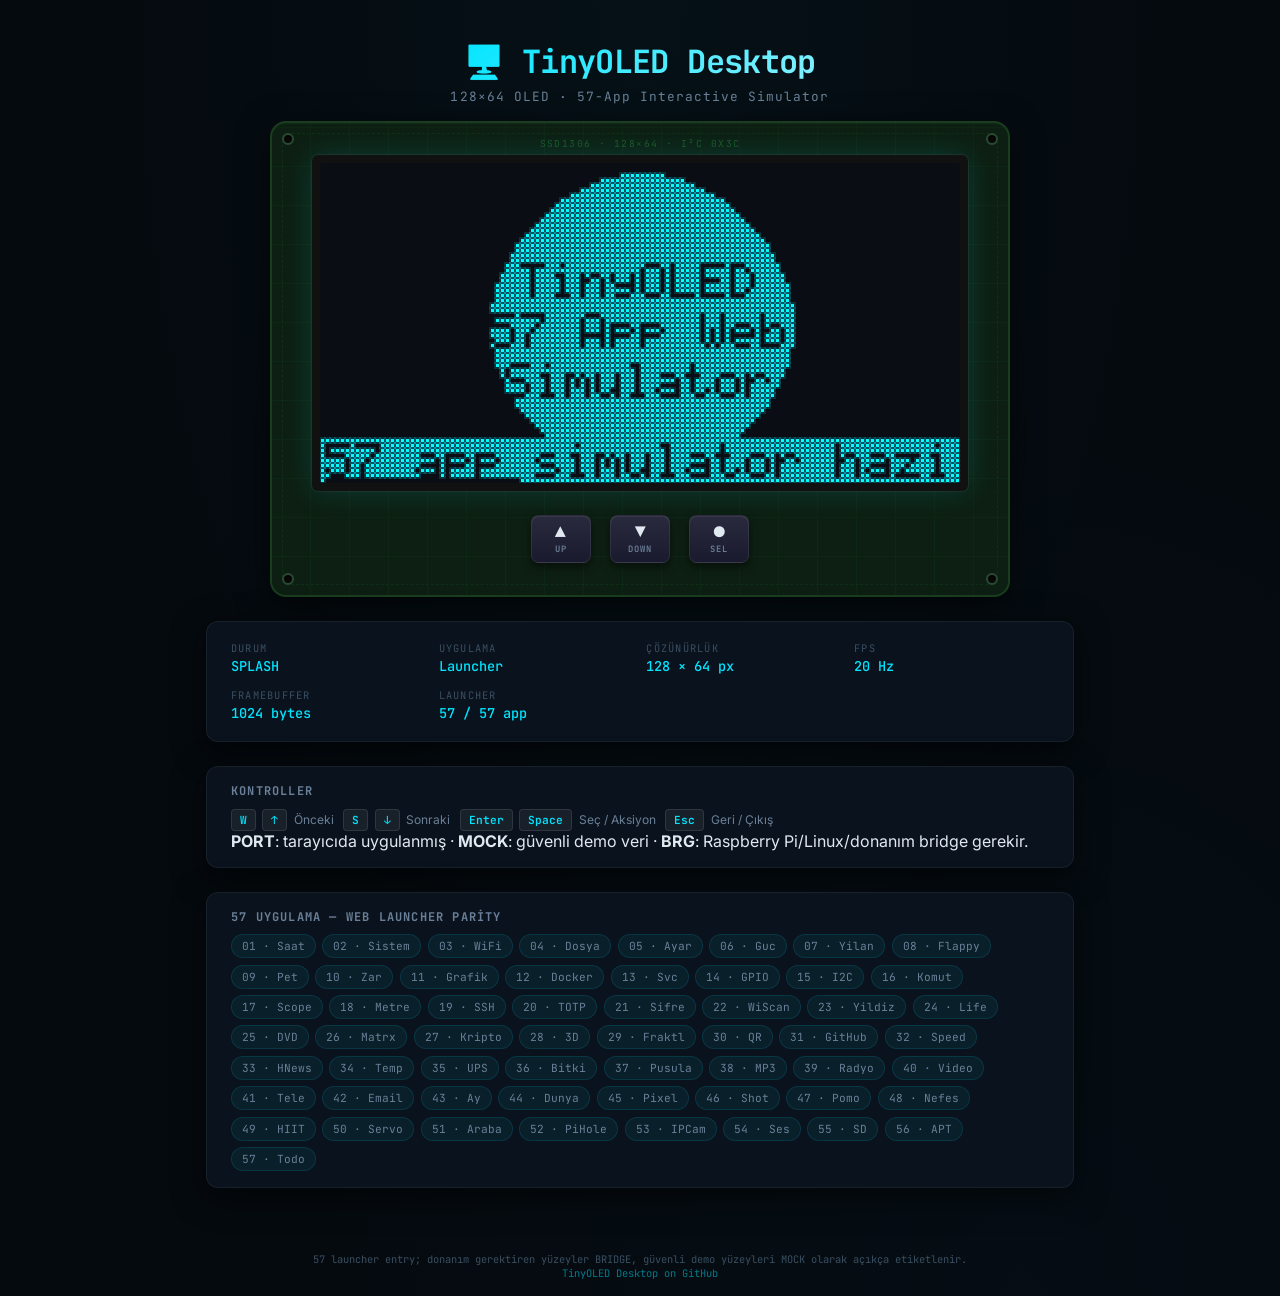
==== commit 828dc0b7: "chore: trigger Pages deployment for browser runtime upgrade" ====
--- a/web-simulator/index.html
+++ b/web-simulator/index.html
@@ -12,35 +12,71 @@
     <h1>🖥️ TinyOLED Desktop</h1>
     <div class="subtitle">128×64 OLED · 57-App Interactive Simulator</div>
   </header>
+
   <main class="main-container">
     <div class="pcb-board">
-      <div class="pcb-hole pcb-hole--tl"></div><div class="pcb-hole pcb-hole--tr"></div><div class="pcb-hole pcb-hole--bl"></div><div class="pcb-hole pcb-hole--br"></div>
-      <div class="oled-frame"><span class="oled-label">SSD1306 · 128×64 · I²C 0x3C</span><canvas id="oled-canvas" width="640" height="320"></canvas></div>
+      <div class="pcb-hole pcb-hole--tl"></div><div class="pcb-hole pcb-hole--tr"></div>
+      <div class="pcb-hole pcb-hole--bl"></div><div class="pcb-hole pcb-hole--br"></div>
+      <div class="oled-frame">
+        <span class="oled-label">SSD1306 · 128×64 · I²C 0x3C</span>
+        <canvas id="oled-canvas" width="640" height="320"></canvas>
+      </div>
       <div class="button-row">
         <button class="hw-btn" id="btn-up"><span class="btn-icon">▲</span><span class="btn-label">UP</span></button>
         <button class="hw-btn" id="btn-down"><span class="btn-icon">▼</span><span class="btn-label">DOWN</span></button>
         <button class="hw-btn" id="btn-sel"><span class="btn-icon">●</span><span class="btn-label">SEL</span></button>
       </div>
     </div>
-    <section class="info-panel"><div class="info-grid">
-      <div class="info-item"><span class="info-label">Durum</span><span class="info-value" id="info-state">SPLASH</span></div>
-      <div class="info-item"><span class="info-label">Uygulama</span><span class="info-value" id="info-app">Launcher</span></div>
-      <div class="info-item"><span class="info-label">Çözünürlük</span><span class="info-value">128 × 64 px</span></div>
-      <div class="info-item"><span class="info-label">FPS</span><span class="info-value">20 Hz</span></div>
-      <div class="info-item"><span class="info-label">Framebuffer</span><span class="info-value">1024 bytes</span></div>
-      <div class="info-item"><span class="info-label">Launcher</span><span class="info-value">57 / 57 app</span></div>
-    </div></section>
-    <section class="controls-help"><h3>Kontroller</h3><div class="key-grid">
-      <div class="key-item"><span class="kbd">W</span><span class="kbd">↑</span><span class="key-desc">Önceki</span></div>
-      <div class="key-item"><span class="kbd">S</span><span class="kbd">↓</span><span class="key-desc">Sonraki</span></div>
-      <div class="key-item"><span class="kbd">Enter</span><span class="kbd">Space</span><span class="key-desc">Seç / Aksiyon</span></div>
-      <div class="key-item"><span class="kbd">Esc</span><span class="key-desc">Geri / Çıkış</span></div>
-    </div><p><strong>PORT</strong>: tarayıcıda uygulanmış · <strong>MOCK</strong>: güvenli demo veri · <strong>BRG</strong>: Raspberry Pi/Linux/donanım bridge gerekir.</p></section>
-    <section class="app-catalog"><h3>57 Uygulama — Web Launcher Parity</h3><div class="app-tags">
-      <span class="app-tag">01 · Saat</span><span class="app-tag">02 · Sistem</span><span class="app-tag">03 · WiFi</span><span class="app-tag">04 · Dosya</span><span class="app-tag">05 · Ayar</span><span class="app-tag">06 · Guc</span><span class="app-tag">07 · Yilan</span><span class="app-tag">08 · Flappy</span><span class="app-tag">09 · Pet</span><span class="app-tag">10 · Zar</span><span class="app-tag">11 · Grafik</span><span class="app-tag">12 · Docker</span><span class="app-tag">13 · Svc</span><span class="app-tag">14 · GPIO</span><span class="app-tag">15 · I2C</span><span class="app-tag">16 · Komut</span><span class="app-tag">17 · Scope</span><span class="app-tag">18 · Metre</span><span class="app-tag">19 · SSH</span><span class="app-tag">20 · TOTP</span><span class="app-tag">21 · Sifre</span><span class="app-tag">22 · WiScan</span><span class="app-tag">23 · Yildiz</span><span class="app-tag">24 · Life</span><span class="app-tag">25 · DVD</span><span class="app-tag">26 · Matrx</span><span class="app-tag">27 · Kripto</span><span class="app-tag">28 · 3D</span><span class="app-tag">29 · Fraktl</span><span class="app-tag">30 · QR</span><span class="app-tag">31 · GitHub</span><span class="app-tag">32 · Speed</span><span class="app-tag">33 · HNews</span><span class="app-tag">34 · Temp</span><span class="app-tag">35 · UPS</span><span class="app-tag">36 · Bitki</span><span class="app-tag">37 · Pusula</span><span class="app-tag">38 · MP3</span><span class="app-tag">39 · Radyo</span><span class="app-tag">40 · Video</span><span class="app-tag">41 · Tele</span><span class="app-tag">42 · Email</span><span class="app-tag">43 · Ay</span><span class="app-tag">44 · Dunya</span><span class="app-tag">45 · Pixel</span><span class="app-tag">46 · Shot</span><span class="app-tag">47 · Pomo</span><span class="app-tag">48 · Nefes</span><span class="app-tag">49 · HIIT</span><span class="app-tag">50 · Servo</span><span class="app-tag">51 · Araba</span><span class="app-tag">52 · PiHole</span><span class="app-tag">53 · IPCam</span><span class="app-tag">54 · Ses</span><span class="app-tag">55 · SD</span><span class="app-tag">56 · APT</span><span class="app-tag">57 · Todo</span>
-    </div></section>
+
+    <section class="info-panel">
+      <div class="info-grid">
+        <div class="info-item"><span class="info-label">Durum</span><span class="info-value" id="info-state">SPLASH</span></div>
+        <div class="info-item"><span class="info-label">Uygulama</span><span class="info-value" id="info-app">Launcher</span></div>
+        <div class="info-item"><span class="info-label">Çözünürlük</span><span class="info-value">128 × 64 px</span></div>
+        <div class="info-item"><span class="info-label">FPS</span><span class="info-value">20 Hz</span></div>
+        <div class="info-item"><span class="info-label">Framebuffer</span><span class="info-value">1024 bytes</span></div>
+        <div class="info-item"><span class="info-label">Launcher</span><span class="info-value">57 / 57 app</span></div>
+      </div>
+    </section>
+
+    <section class="controls-help">
+      <h3>Kontroller</h3>
+      <div class="key-grid">
+        <div class="key-item"><span class="kbd">W</span><span class="kbd">↑</span><span class="key-desc">Önceki</span></div>
+        <div class="key-item"><span class="kbd">S</span><span class="kbd">↓</span><span class="key-desc">Sonraki</span></div>
+        <div class="key-item"><span class="kbd">Enter</span><span class="kbd">Space</span><span class="key-desc">Seç / Aksiyon</span></div>
+        <div class="key-item"><span class="kbd">Esc</span><span class="key-desc">Geri / Çıkış</span></div>
+      </div>
+      <p><strong>PORT</strong>: tarayıcıda uygulanmış · <strong>MOCK</strong>: güvenli demo veri · <strong>BRG</strong>: Raspberry Pi/Linux/donanım bridge gerekir.</p>
+    </section>
+
+    <section class="app-catalog">
+      <h3>57 Uygulama — Web Launcher Parity</h3>
+      <div class="app-tags">
+        <span class="app-tag">01 · Saat</span><span class="app-tag">02 · Sistem</span><span class="app-tag">03 · WiFi</span><span class="app-tag">04 · Dosya</span><span class="app-tag">05 · Ayar</span><span class="app-tag">06 · Guc</span>
+        <span class="app-tag">07 · Yilan</span><span class="app-tag">08 · Flappy</span><span class="app-tag">09 · Pet</span><span class="app-tag">10 · Zar</span>
+        <span class="app-tag">11 · Grafik</span><span class="app-tag">12 · Docker</span><span class="app-tag">13 · Svc</span>
+        <span class="app-tag">14 · GPIO</span><span class="app-tag">15 · I2C</span><span class="app-tag">16 · Komut</span><span class="app-tag">17 · Scope</span><span class="app-tag">18 · Metre</span>
+        <span class="app-tag">19 · SSH</span><span class="app-tag">20 · TOTP</span><span class="app-tag">21 · Sifre</span><span class="app-tag">22 · WiScan</span>
+        <span class="app-tag">23 · Yildiz</span><span class="app-tag">24 · Life</span><span class="app-tag">25 · DVD</span><span class="app-tag">26 · Matrx</span>
+        <span class="app-tag">27 · Kripto</span><span class="app-tag">28 · 3D</span><span class="app-tag">29 · Fraktl</span>
+        <span class="app-tag">30 · QR</span><span class="app-tag">31 · GitHub</span><span class="app-tag">32 · Speed</span><span class="app-tag">33 · HNews</span>
+        <span class="app-tag">34 · Temp</span><span class="app-tag">35 · UPS</span><span class="app-tag">36 · Bitki</span><span class="app-tag">37 · Pusula</span>
+        <span class="app-tag">38 · MP3</span><span class="app-tag">39 · Radyo</span><span class="app-tag">40 · Video</span>
+        <span class="app-tag">41 · Tele</span><span class="app-tag">42 · Email</span><span class="app-tag">43 · Ay</span><span class="app-tag">44 · Dunya</span>
+        <span class="app-tag">45 · Pixel</span><span class="app-tag">46 · Shot</span><span class="app-tag">47 · Pomo</span><span class="app-tag">48 · Nefes</span><span class="app-tag">49 · HIIT</span>
+        <span class="app-tag">50 · Servo</span><span class="app-tag">51 · Araba</span><span class="app-tag">52 · PiHole</span><span class="app-tag">53 · IPCam</span>
+        <span class="app-tag">54 · Ses</span><span class="app-tag">55 · SD</span><span class="app-tag">56 · APT</span><span class="app-tag">57 · Todo</span>
+      </div>
+    </section>
   </main>
-  <footer class="footer"><p>57 launcher entry; donanım gerektiren yüzeyler BRIDGE, güvenli demo yüzeyleri MOCK olarak açıkça etiketlenir.</p><p><a href="https://github.com/seydivakkas/TinyOLED-Desktop">TinyOLED Desktop on GitHub</a></p></footer>
+
+  <footer class="footer">
+    <p>57 launcher entry; donanım gerektiren yüzeyler BRIDGE, güvenli demo yüzeyleri MOCK olarak açıkça etiketlenir.</p>
+    <p><a href="https://github.com/seydivakkas/TinyOLED-Desktop">TinyOLED Desktop on GitHub</a></p>
+  </footer>
+
+  <!-- deployment marker: browser-runtime-v2 -->
   <script type="module" src="main.js"></script>
 </body>
 </html>
